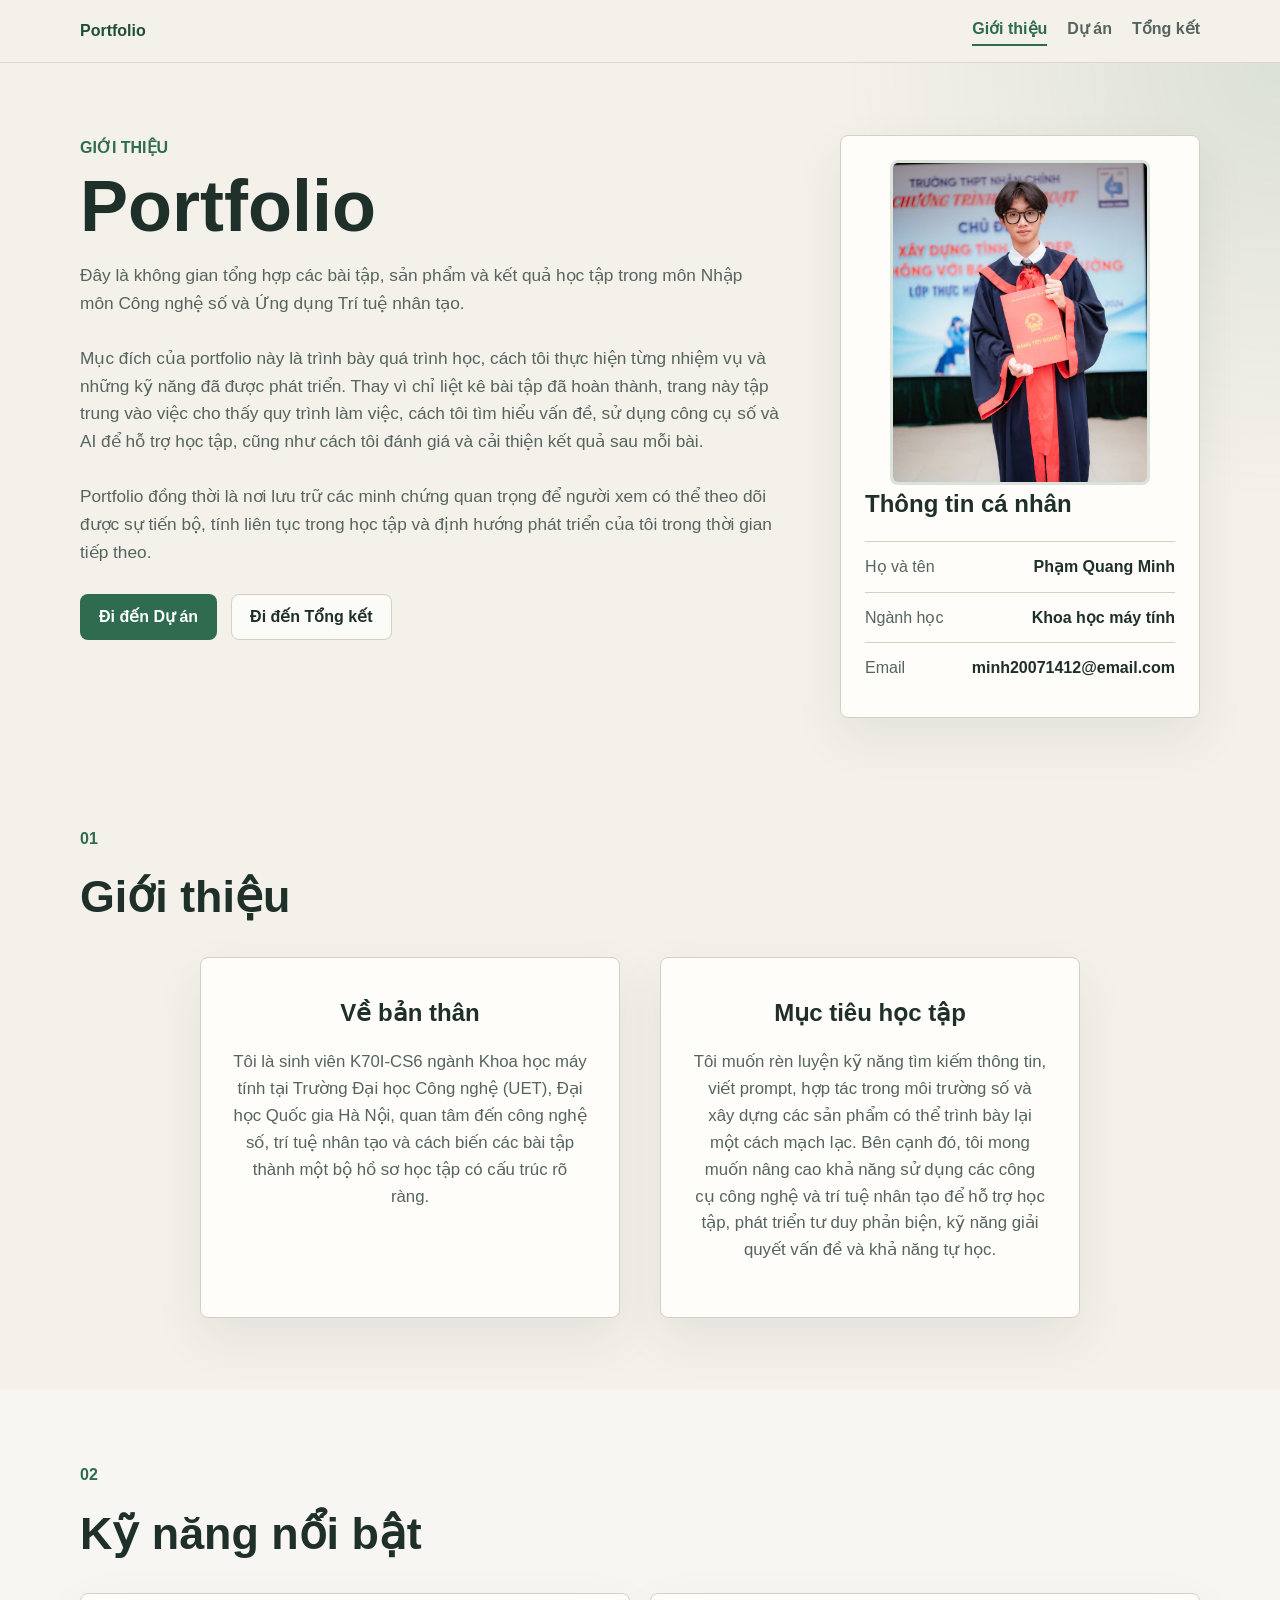
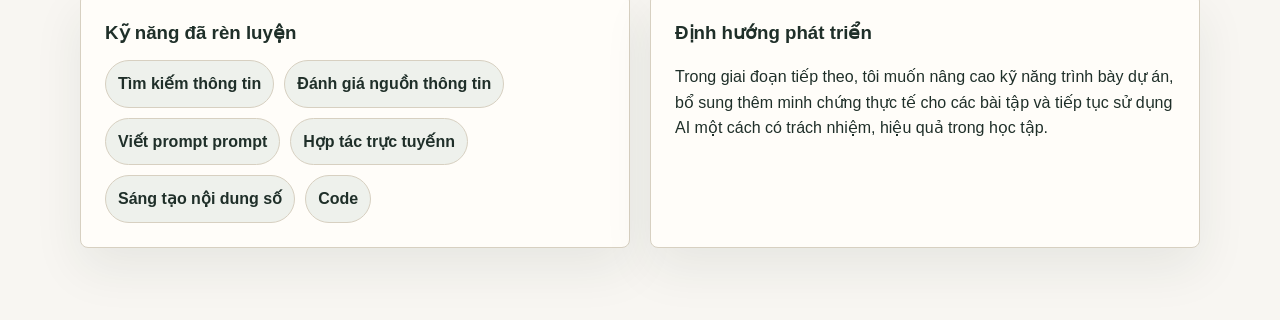
==== index.html @ 0ed084a5 "portfolio" ====
<!DOCTYPE html>
<html lang="vi">
<head>
  <meta charset="UTF-8">
  <meta name="viewport" content="width=device-width, initial-scale=1.0">
  <title>Main Scene | Portfolio Kỹ thuật </title>
  <link rel="stylesheet" href="styles.css">
</head>
<body>
  <nav class="site-nav">
    <div class="container nav-shell">
      <a class="brand" href="index.html">Portfolio</a>
      <div class="nav-links">
        <a class="active" href="index.html">Giới thiệu</a>
        <a href="projects.html">Dự án</a>
        <a href="conclusion.html">Tổng kết</a>
      </div>
    </div>
  </nav>

  <header class="hero">
    <div class="container hero-grid">
      <div class="hero-copy">
        <p class="eyebrow">Giới thiệu</p>
        <h1>Portfolio</h1>
        <p class="lead">
          Đây là không gian tổng hợp các bài tập, sản phẩm và kết quả học tập trong môn Nhập môn Công nghệ số và Ứng dụng Trí tuệ nhân tạo. <br><br>
          Mục đích của portfolio này là trình bày quá trình học, cách tôi thực hiện từng nhiệm vụ và những kỹ năng đã được phát triển. Thay vì chỉ liệt kê bài tập đã hoàn thành, trang này tập trung vào việc cho thấy quy trình làm việc, cách tôi tìm hiểu vấn đề, sử dụng công cụ số và AI để hỗ trợ học tập, cũng như cách tôi đánh giá và cải thiện kết quả sau mỗi bài. 
          <br><br>
          Portfolio đồng thời là nơi lưu trữ các minh chứng quan trọng để người xem có thể theo dõi được sự tiến bộ, tính liên tục trong học tập và định hướng phát triển của tôi trong thời gian tiếp theo.
        </p>
        <div class="hero-actions">
          <a class="button primary" href="projects.html">Đi đến Dự án</a>
          <a class="button secondary" href="conclusion.html">Đi đến Tổng kết</a>
        </div>
      </div>
      <aside class="profile-card">
        <div class="avatar avatar-link">
          <img src="profile.jpg" alt="Profile picture">
        </div>
        <div class="profile-meta">
          <h2>Thông tin cá nhân</h2>
          <ul>
            <li><span>Họ và tên</span><strong>Phạm Quang Minh</strong></li>
            <li><span>Ngành học</span><strong>Khoa học máy tính</strong></li>
            <li><span>Email</span><strong>minh20071412@email.com</strong></li>
          </ul>
        </div>
      </aside>
    </div>
  </header>

  <main>
    <section class="section">
      <div class="container">
        <div class="section-heading">
          <p class="section-kicker">01</p>
          <h2>Giới thiệu</h2>
        </div>
        <div class="intro-grid intro-grid-centered">
          <article class="panel">
            <h3>Về bản thân</h3>
            <p>
              Tôi là sinh viên K70I-CS6 ngành Khoa học máy tính tại Trường Đại học Công nghệ (UET), Đại học Quốc gia Hà Nội, quan tâm đến công nghệ số, trí tuệ nhân tạo và cách biến các bài tập thành một bộ hồ sơ học tập có cấu trúc rõ ràng.
            </p>
          </article>
          <article class="panel">
            <h3>Mục tiêu học tập</h3>
            <p>
              Tôi muốn rèn luyện kỹ năng tìm kiếm thông tin, viết prompt, hợp tác trong môi trường số và xây dựng các sản phẩm có thể trình bày lại một cách mạch lạc. Bên cạnh đó, tôi mong muốn nâng cao khả năng sử dụng các công cụ công nghệ và trí tuệ nhân tạo để hỗ trợ học tập, phát triển tư duy phản biện, kỹ năng giải quyết vấn đề và khả năng tự học. 
            </p>
          </article>
        </div>
      </div>
    </section>

    <section class="section section-alt">
      <div class="container">
        <div class="section-heading">
          <p class="section-kicker">02</p>
          <h2>Kỹ năng nổi bật</h2>
        </div>
        <div class="skills-layout two-column">
          <article class="panel">
            <h3>Kỹ năng đã rèn luyện</h3>
            <div class="tag-list">
              <span>Tìm kiếm thông tin</span>
              <span>Đánh giá nguồn thông tin</span>
              <span>Viết prompt prompt</span>
              <span>Hợp tác trực tuyếnn</span>
              <span>Sáng tạo nội dung số</span>
              <span>Code</span>
            </div>
          </article>
          <article class="panel">
            <h3>Định hướng phát triển</h3>
            <p>
              Trong giai đoạn tiếp theo, tôi muốn nâng cao kỹ năng trình bày dự án, bổ sung thêm minh chứng thực tế cho các bài tập và tiếp tục sử dụng AI một cách có trách nhiệm, hiệu quả trong học tập.
            </p>
          </article>
        </div>
      </div>
    </section>
  </main>
</body>
</html>
---- styles.css ----
:root {
  --bg: #f4f1ea;
  --surface: #fffdf9;
  --surface-alt: #ebe5d8;
  --text: #1f2f29;
  --muted: #55645e;
  --line: #d7d0c1;
  --accent: #2f6b4f;
  --accent-strong: #214f3a;
  --shadow: 0 20px 50px rgba(30, 45, 37, 0.08);
}

* {
  box-sizing: border-box;
}

html {
  scroll-behavior: smooth;
}

body {
  margin: 0;
  font-family: "Segoe UI", Arial, sans-serif;
  background: var(--bg);
  color: var(--text);
  line-height: 1.6;
}

a {
  color: inherit;
  text-decoration: none;
}

.container {
  width: min(1120px, calc(100% - 48px));
  margin: 0 auto;
}

.site-nav {
  position: sticky;
  top: 0;
  z-index: 10;
  backdrop-filter: blur(12px);
  background: rgba(244, 241, 234, 0.88);
  border-bottom: 1px solid rgba(215, 208, 193, 0.8);
}

.nav-shell {
  display: flex;
  justify-content: space-between;
  align-items: center;
  gap: 20px;
  padding: 16px 0;
}

.brand {
  font-weight: 800;
  color: var(--accent-strong);
}

.hero {
  padding: 72px 0 36px;
  background:
    radial-gradient(circle at top right, rgba(47, 107, 79, 0.12), transparent 30%),
    var(--bg);
}

.page-hero {
  padding: 56px 0 16px;
}

.hero-grid {
  display: grid;
  grid-template-columns: minmax(0, 1.4fr) minmax(280px, 360px);
  gap: 28px;
  align-items: start;
}

.eyebrow,
.section-kicker {
  margin: 0 0 10px;
  color: var(--accent);
  font-weight: 700;
  text-transform: uppercase;
  letter-spacing: 0;
}

.hero h1 {
  margin: 0;
  font-size: clamp(2.4rem, 6vw, 4.5rem);
  line-height: 1;
}

.lead {
  max-width: 700px;
  margin: 20px 0 0;
  font-size: 1.08rem;
  color: var(--muted);
}

.lead.narrow {
  max-width: 620px;
}

.hero-actions {
  display: flex;
  gap: 14px;
  flex-wrap: wrap;
  margin-top: 28px;
}

.button {
  display: inline-flex;
  align-items: center;
  justify-content: center;
  min-height: 46px;
  padding: 0 18px;
  border-radius: 8px;
  border: 1px solid transparent;
  font-weight: 600;
}

.button.primary {
  background: var(--accent);
  color: #fff;
}

.button.primary:hover {
  background: var(--accent-strong);
}

.button.secondary {
  border-color: var(--line);
  background: rgba(255, 255, 255, 0.7);
}

.profile-card,
.panel,
.project-card {
  border: 1px solid var(--line);
  border-radius: 8px;
  background: var(--surface);
  box-shadow: var(--shadow);
}

.profile-card {
  padding: 24px;
}

.avatar {
  display: block;
  width: 100%;
  max-width: 260px;
  aspect-ratio: 4 / 5;
  margin: 0 auto;
  overflow: hidden;
  border-radius: 8px;
  border: 3px solid rgba(47, 107, 79, 0.18);
}

.avatar img {
  display: block;
  width: 100%;
  height: 100%;
  object-fit: cover;
}

.avatar-link {
  transition: transform 0.2s ease, box-shadow 0.2s ease;
}

.avatar-link:hover {
  transform: translateY(-2px);
  box-shadow: 0 12px 28px rgba(30, 45, 37, 0.12);
}

.profile-meta h2,
.panel h3,
.project-card h3,
.footer h2 {
  margin: 0 0 12px;
}

.profile-meta ul {
  list-style: none;
  padding: 0;
  margin: 18px 0 0;
}

.profile-meta li {
  display: flex;
  justify-content: space-between;
  gap: 16px;
  padding: 12px 0;
  border-top: 1px solid var(--line);
}

.profile-meta span {
  color: var(--muted);
}

.nav-links {
  display: flex;
  gap: 20px;
  flex-wrap: wrap;
}

.nav-links a {
  color: var(--muted);
  font-weight: 600;
  padding-bottom: 2px;
}

.nav-links a.active,
.nav-links a:hover,
.text-link:hover {
  color: var(--accent);
}

.nav-links a.active {
  border-bottom: 2px solid var(--accent);
}

.section {
  padding: 72px 0;
}

.section-alt {
  background: rgba(255, 255, 255, 0.35);
}

.section-heading {
  margin-bottom: 24px;
}

.section-heading h2 {
  margin: 0;
  font-size: clamp(1.8rem, 4vw, 2.8rem);
}

.intro-grid,
.summary-grid,
.skills-layout {
  display: grid;
  gap: 20px;
}

.intro-grid {
  grid-template-columns: repeat(3, minmax(0, 1fr));
}

.intro-grid-centered {
  grid-template-columns: repeat(2, minmax(280px, 420px));
  justify-content: center;
  gap: 40px;
}

.skills-layout,
.summary-grid {
  grid-template-columns: repeat(3, minmax(0, 1fr));
}

.two-column {
  grid-template-columns: repeat(2, minmax(0, 1fr));
}

.panel {
  padding: 24px;
}

.intro-grid-centered .panel {
  padding: 36px 32px;
}

.intro-grid-centered .panel h3 {
  font-size: 1.5rem;
  margin-bottom: 16px;
  text-align: center;
}

.intro-grid-centered .panel p {
  font-size: 1.05rem;
  text-align: center;
  color: var(--muted);
}

.projects {
  display: grid;
  grid-template-columns: repeat(2, minmax(0, 1fr));
  gap: 20px;
}

.project-card {
  padding: 24px;
}

.project-number {
  display: inline-flex;
  min-width: 62px;
  padding: 6px 10px;
  border-radius: 999px;
  background: rgba(47, 107, 79, 0.12);
  color: var(--accent);
  font-weight: 700;
}

.project-points {
  padding-left: 18px;
  color: var(--muted);
}

.text-link {
  display: inline-block;
  margin-top: 6px;
  font-weight: 600;
  color: var(--accent-strong);
}

.tag-list {
  display: flex;
  flex-wrap: wrap;
  gap: 10px;
}

.tag-list span {
  padding: 10px 12px;
  border: 1px solid var(--line);
  border-radius: 999px;
  background: rgba(47, 107, 79, 0.08);
  font-weight: 600;
}

.footer {
  padding: 36px 0 60px;
}

.footer-grid {
  display: flex;
  justify-content: space-between;
  align-items: center;
  gap: 20px;
  padding: 24px;
  border: 1px solid var(--line);
  border-radius: 8px;
  background: #d9e7ff;
}

@media (max-width: 960px) {
  .nav-shell,
  .hero-grid,
  .intro-grid,
  .projects,
  .skills-layout,
  .summary-grid {
    grid-template-columns: 1fr;
  }

  .nav-shell {
    display: grid;
  }
}

@media (max-width: 640px) {
  .container {
    width: min(100% - 32px, 1120px);
  }

  .hero {
    padding-top: 52px;
  }

  .nav-links,
  .footer-grid,
  .hero-actions {
    flex-direction: column;
    align-items: stretch;
  }

  .profile-meta li {
    flex-direction: column;
    gap: 4px;
  }
}
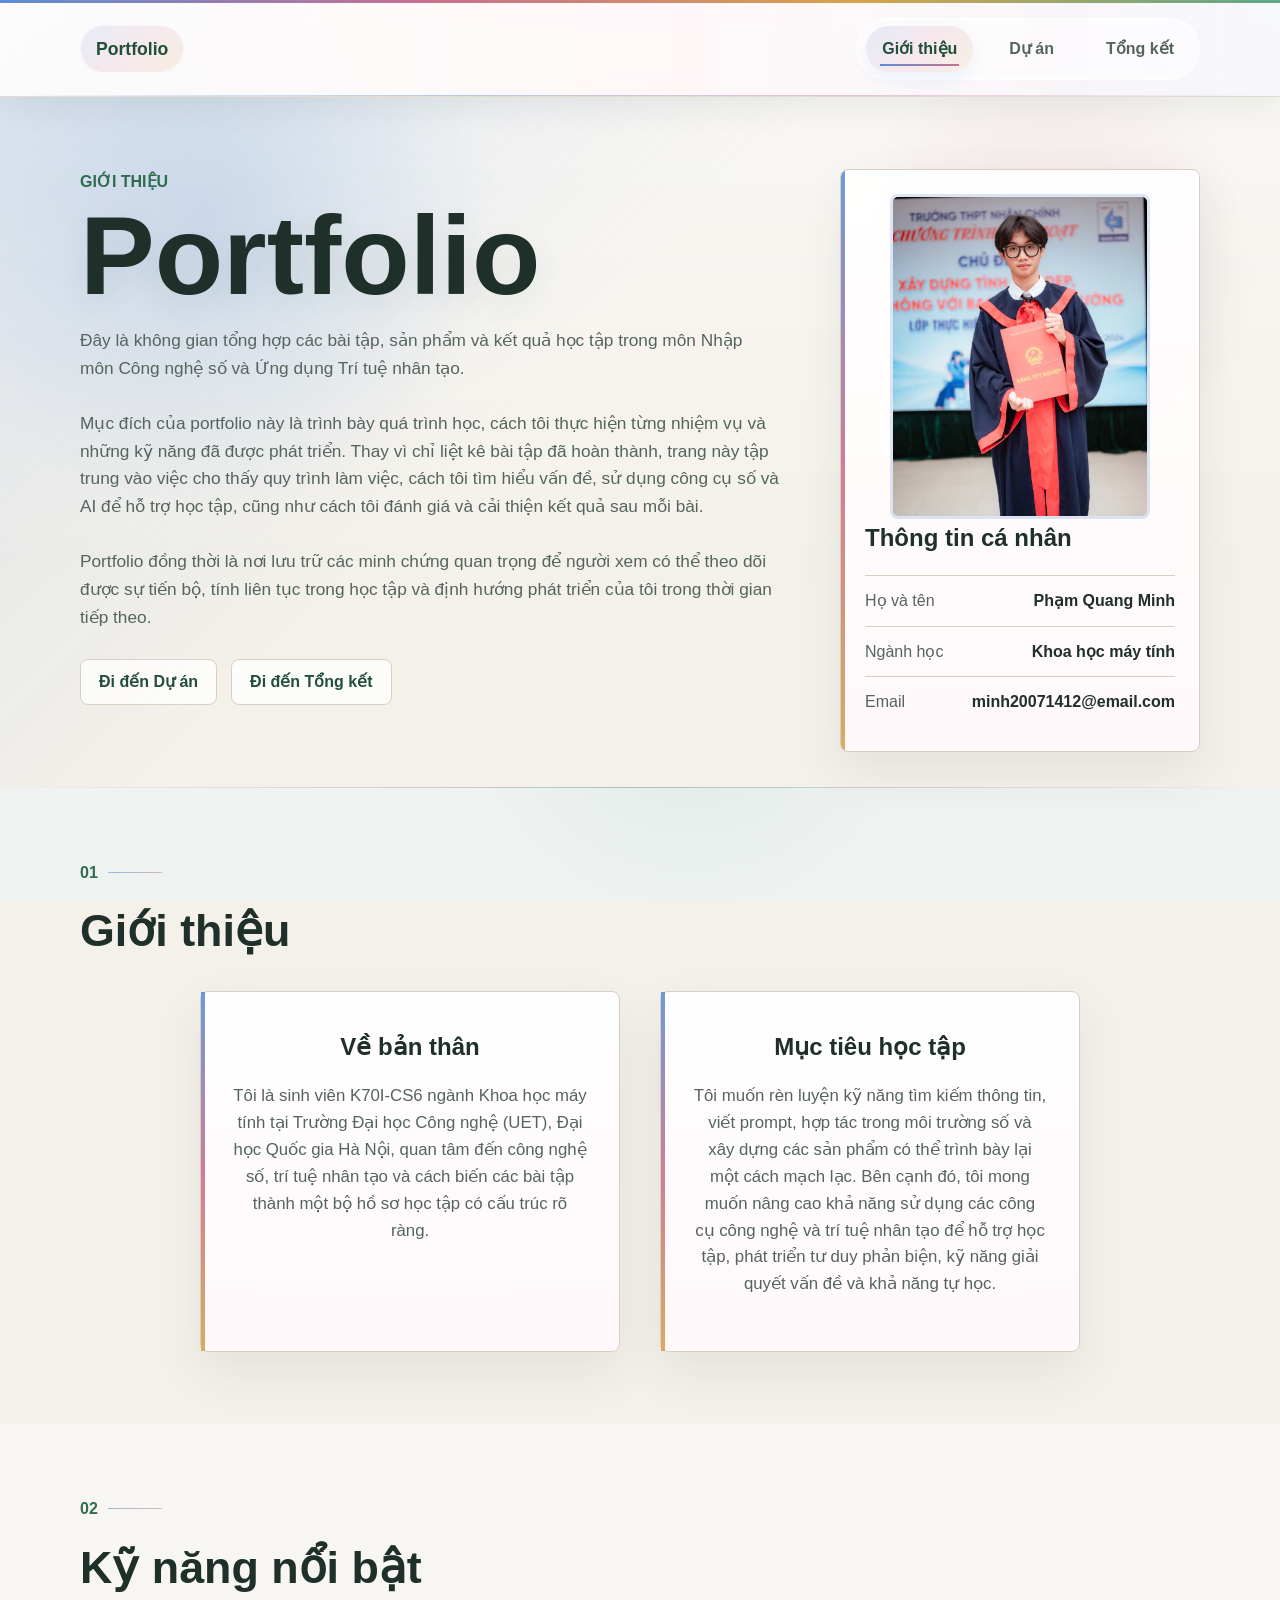
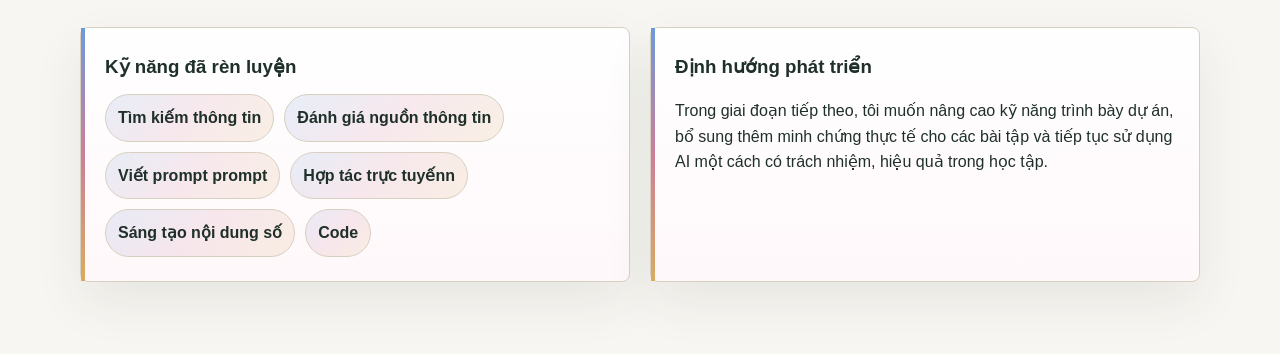
==== commit e29fe934: "make the pages colorful" ====
--- a/index.html
+++ b/index.html
@@ -6,7 +6,7 @@
   <title>Main Scene | Portfolio Kỹ thuật </title>
   <link rel="stylesheet" href="styles.css">
 </head>
-<body>
+<body class="page-main">
   <nav class="site-nav">
     <div class="container nav-shell">
       <a class="brand" href="index.html">Portfolio</a>
--- a/styles.css
+++ b/styles.css
@@ -7,7 +7,14 @@
   --line: #d7d0c1;
   --accent: #2f6b4f;
   --accent-strong: #214f3a;
+  --accent-soft: #dce9df;
+  --warm: #c58a3a;
+  --rose: #c96f8f;
+  --sky: #5c8fd6;
+  --gold: #d6a34d;
+  --mint: #5da88a;
   --shadow: 0 20px 50px rgba(30, 45, 37, 0.08);
+  --shadow-strong: 0 24px 60px rgba(30, 45, 37, 0.14);
 }
 
 * {
@@ -22,6 +29,12 @@
   margin: 0;
   font-family: "Segoe UI", Arial, sans-serif;
   background: var(--bg);
+  background-image:
+    radial-gradient(circle at 10% 16%, rgba(92, 143, 214, 0.16), transparent 22%),
+    radial-gradient(circle at 88% 14%, rgba(201, 111, 143, 0.16), transparent 20%),
+    radial-gradient(circle at 54% 76%, rgba(93, 168, 138, 0.12), transparent 24%),
+    linear-gradient(180deg, #fbf3ee 0%, #f6efe8 38%, #eef3f2 100%);
+  background-attachment: fixed;
   color: var(--text);
   line-height: 1.6;
 }
@@ -41,8 +54,28 @@
   top: 0;
   z-index: 10;
   backdrop-filter: blur(12px);
-  background: rgba(244, 241, 234, 0.88);
-  border-bottom: 1px solid rgba(215, 208, 193, 0.8);
+  background:
+    linear-gradient(90deg, rgba(255, 255, 255, 0.82), rgba(255, 248, 250, 0.84), rgba(246, 250, 255, 0.82));
+  border-bottom: 1px solid rgba(215, 208, 193, 0.7);
+  box-shadow: 0 10px 30px rgba(31, 47, 41, 0.08);
+}
+
+.site-nav::before {
+  content: "";
+  position: absolute;
+  inset: 0 0 auto 0;
+  height: 3px;
+  background: linear-gradient(90deg, var(--sky), var(--rose), var(--gold), var(--mint));
+}
+
+.site-nav::after {
+  content: "";
+  position: absolute;
+  left: 0;
+  right: 0;
+  bottom: 0;
+  height: 1px;
+  background: linear-gradient(90deg, transparent, rgba(92, 143, 214, 0.45), rgba(201, 111, 143, 0.4), transparent);
 }
 
 .nav-shell {
@@ -50,23 +83,71 @@
   justify-content: space-between;
   align-items: center;
   gap: 20px;
-  padding: 16px 0;
+  padding: 18px 0 16px;
 }
 
 .brand {
+  position: relative;
   font-weight: 800;
   color: var(--accent-strong);
+  font-size: 1.1rem;
+  letter-spacing: 0;
+  padding: 10px 16px;
+  border-radius: 999px;
+  background: linear-gradient(135deg, rgba(92, 143, 214, 0.14), rgba(201, 111, 143, 0.12), rgba(214, 163, 77, 0.14));
+  box-shadow: inset 0 0 0 1px rgba(255, 255, 255, 0.55);
 }
 
 .hero {
+  position: relative;
   padding: 72px 0 36px;
   background:
-    radial-gradient(circle at top right, rgba(47, 107, 79, 0.12), transparent 30%),
+    linear-gradient(135deg, rgba(92, 143, 214, 0.16), transparent 30%),
+    linear-gradient(45deg, rgba(201, 111, 143, 0.14), transparent 46%),
+    linear-gradient(180deg, rgba(255, 255, 255, 0.5), transparent 72%),
     var(--bg);
 }
 
 .page-hero {
+  position: relative;
   padding: 56px 0 16px;
+  background:
+    linear-gradient(135deg, rgba(92, 143, 214, 0.14), transparent 38%),
+    linear-gradient(45deg, rgba(201, 111, 143, 0.12), transparent 44%),
+    linear-gradient(180deg, rgba(255, 255, 255, 0.42), transparent 72%);
+}
+
+.page-main .hero {
+  background:
+    radial-gradient(circle at 16% 18%, rgba(92, 143, 214, 0.22), transparent 24%),
+    radial-gradient(circle at 82% 24%, rgba(201, 111, 143, 0.16), transparent 18%),
+    linear-gradient(135deg, rgba(92, 143, 214, 0.16), transparent 42%),
+    linear-gradient(180deg, rgba(255, 255, 255, 0.48), transparent 70%),
+    var(--bg);
+}
+
+.page-projects .page-hero {
+  background:
+    radial-gradient(circle at 85% 18%, rgba(214, 163, 77, 0.22), transparent 22%),
+    radial-gradient(circle at 16% 28%, rgba(93, 168, 138, 0.16), transparent 20%),
+    linear-gradient(135deg, rgba(214, 163, 77, 0.12), transparent 45%),
+    linear-gradient(180deg, rgba(255, 255, 255, 0.42), transparent 70%);
+}
+
+.page-conclusion .page-hero {
+  background:
+    radial-gradient(circle at 18% 22%, rgba(201, 111, 143, 0.16), transparent 22%),
+    radial-gradient(circle at 82% 26%, rgba(92, 143, 214, 0.16), transparent 18%),
+    linear-gradient(180deg, rgba(255, 255, 255, 0.44), transparent 72%);
+}
+
+.hero::after,
+.page-hero::after {
+  content: "";
+  position: absolute;
+  inset: auto 0 0 0;
+  height: 1px;
+  background: linear-gradient(90deg, transparent, rgba(47, 107, 79, 0.35), transparent);
 }
 
 .hero-grid {
@@ -87,8 +168,10 @@
 
 .hero h1 {
   margin: 0;
-  font-size: clamp(2.4rem, 6vw, 4.5rem);
-  line-height: 1;
+  font-size: clamp(3.6rem, 11vw, 7rem);
+  line-height: 0.92;
+  letter-spacing: 0;
+  text-shadow: 0 10px 30px rgba(33, 79, 58, 0.08);
 }
 
 .lead {
@@ -118,20 +201,34 @@
   border-radius: 8px;
   border: 1px solid transparent;
   font-weight: 600;
+  transition: transform 0.2s ease, box-shadow 0.2s ease, background-color 0.2s ease, border-color 0.2s ease;
 }
 
 .button.primary {
-  background: var(--accent);
+  background: rgba(255, 255, 255, 0.78);
+  color: var(--accent-strong);
+  border-color: var(--line);
+}
+
+.button.primary:hover {
+  background: linear-gradient(135deg, var(--accent-strong), var(--sky));
   color: #fff;
-}
-
-.button.primary:hover {
-  background: var(--accent-strong);
+  transform: translateY(-2px);
+  box-shadow: 0 18px 34px rgba(92, 143, 214, 0.28);
 }
 
 .button.secondary {
   border-color: var(--line);
-  background: rgba(255, 255, 255, 0.7);
+  background: rgba(255, 255, 255, 0.78);
+  color: var(--accent-strong);
+}
+
+.button.secondary:hover {
+  background: linear-gradient(135deg, var(--rose), var(--gold));
+  color: #fff;
+  transform: translateY(-2px);
+  border-color: transparent;
+  box-shadow: 0 18px 34px rgba(201, 111, 143, 0.24);
 }
 
 .profile-card,
@@ -139,12 +236,25 @@
 .project-card {
   border: 1px solid var(--line);
   border-radius: 8px;
-  background: var(--surface);
+  background: linear-gradient(180deg, rgba(255, 255, 255, 0.96), rgba(255, 248, 250, 0.98));
   box-shadow: var(--shadow);
 }
 
 .profile-card {
+  position: relative;
   padding: 24px;
+  overflow: hidden;
+}
+
+.profile-card::before,
+.panel::before,
+.project-card::before {
+  content: "";
+  position: absolute;
+  inset: 0 auto 0 0;
+  width: 4px;
+  background: linear-gradient(180deg, var(--sky), var(--rose), var(--gold));
+  opacity: 0.9;
 }
 
 .avatar {
@@ -155,7 +265,7 @@
   margin: 0 auto;
   overflow: hidden;
   border-radius: 8px;
-  border: 3px solid rgba(47, 107, 79, 0.18);
+  border: 3px solid rgba(92, 143, 214, 0.22);
 }
 
 .avatar img {
@@ -166,12 +276,12 @@
 }
 
 .avatar-link {
-  transition: transform 0.2s ease, box-shadow 0.2s ease;
+  transition: transform 0.25s ease, box-shadow 0.25s ease;
 }
 
 .avatar-link:hover {
-  transform: translateY(-2px);
-  box-shadow: 0 12px 28px rgba(30, 45, 37, 0.12);
+  transform: translateY(-4px) scale(1.01);
+  box-shadow: 0 18px 36px rgba(30, 45, 37, 0.16);
 }
 
 .profile-meta h2,
@@ -203,22 +313,55 @@
   display: flex;
   gap: 20px;
   flex-wrap: wrap;
+  align-items: center;
+  padding: 8px 10px;
+  border-radius: 999px;
+  background: rgba(255, 255, 255, 0.52);
+  box-shadow: inset 0 0 0 1px rgba(255, 255, 255, 0.7);
 }
 
 .nav-links a {
+  position: relative;
   color: var(--muted);
   font-weight: 600;
-  padding-bottom: 2px;
+  padding: 10px 16px;
+  border-radius: 999px;
+  transition: color 0.2s ease, background-color 0.2s ease, transform 0.2s ease;
 }
 
 .nav-links a.active,
 .nav-links a:hover,
 .text-link:hover {
-  color: var(--accent);
+  color: var(--sky);
+}
+
+.nav-links a:hover {
+  background: rgba(255, 255, 255, 0.72);
+  transform: translateY(-1px);
 }
 
 .nav-links a.active {
-  border-bottom: 2px solid var(--accent);
+  background: linear-gradient(135deg, rgba(92, 143, 214, 0.16), rgba(201, 111, 143, 0.14), rgba(214, 163, 77, 0.14));
+  color: var(--accent-strong);
+  box-shadow: 0 8px 18px rgba(92, 143, 214, 0.1);
+}
+
+.nav-links a::after {
+  content: "";
+  position: absolute;
+  left: 14px;
+  right: 14px;
+  bottom: 6px;
+  height: 2px;
+  background: linear-gradient(90deg, var(--sky), var(--rose));
+  transform: scaleX(0);
+  transform-origin: center;
+  transition: transform 0.22s ease;
+}
+
+.nav-links a.active::after,
+.nav-links a:hover::after {
+  transform: scaleX(1);
 }
 
 .section {
@@ -236,6 +379,19 @@
 .section-heading h2 {
   margin: 0;
   font-size: clamp(1.8rem, 4vw, 2.8rem);
+}
+
+.section-kicker {
+  display: inline-flex;
+  align-items: center;
+  gap: 10px;
+}
+
+.section-kicker::after {
+  content: "";
+  width: 54px;
+  height: 1px;
+  background: linear-gradient(90deg, rgba(92, 143, 214, 0.6), rgba(201, 111, 143, 0.5));
 }
 
 .intro-grid,
@@ -265,7 +421,9 @@
 }
 
 .panel {
+  position: relative;
   padding: 24px;
+  transition: transform 0.22s ease, box-shadow 0.22s ease, border-color 0.22s ease;
 }
 
 .intro-grid-centered .panel {
@@ -284,6 +442,12 @@
   color: var(--muted);
 }
 
+.panel:hover {
+  transform: translateY(-6px);
+  box-shadow: var(--shadow-strong);
+  border-color: rgba(92, 143, 214, 0.22);
+}
+
 .projects {
   display: grid;
   grid-template-columns: repeat(2, minmax(0, 1fr));
@@ -291,7 +455,15 @@
 }
 
 .project-card {
+  position: relative;
   padding: 24px;
+  transition: transform 0.24s ease, box-shadow 0.24s ease, border-color 0.24s ease;
+}
+
+.project-card:hover {
+  transform: translateY(-8px);
+  box-shadow: var(--shadow-strong);
+  border-color: rgba(201, 111, 143, 0.24);
 }
 
 .project-number {
@@ -299,8 +471,8 @@
   min-width: 62px;
   padding: 6px 10px;
   border-radius: 999px;
-  background: rgba(47, 107, 79, 0.12);
-  color: var(--accent);
+  background: linear-gradient(135deg, rgba(92, 143, 214, 0.2), rgba(201, 111, 143, 0.2), rgba(214, 163, 77, 0.2));
+  color: var(--accent-strong);
   font-weight: 700;
 }
 
@@ -313,7 +485,12 @@
   display: inline-block;
   margin-top: 6px;
   font-weight: 600;
-  color: var(--accent-strong);
+  color: var(--sky);
+  transition: transform 0.2s ease, color 0.2s ease;
+}
+
+.text-link:hover {
+  transform: translateX(4px);
 }
 
 .tag-list {
@@ -326,7 +503,7 @@
   padding: 10px 12px;
   border: 1px solid var(--line);
   border-radius: 999px;
-  background: rgba(47, 107, 79, 0.08);
+  background: linear-gradient(135deg, rgba(92, 143, 214, 0.14), rgba(201, 111, 143, 0.14), rgba(214, 163, 77, 0.14));
   font-weight: 600;
 }
 
@@ -342,7 +519,8 @@
   padding: 24px;
   border: 1px solid var(--line);
   border-radius: 8px;
-  background: #d9e7ff;
+  background: linear-gradient(135deg, #dff0fb, #f7dfe7, #f7ebcf);
+  box-shadow: var(--shadow);
 }
 
 @media (max-width: 960px) {
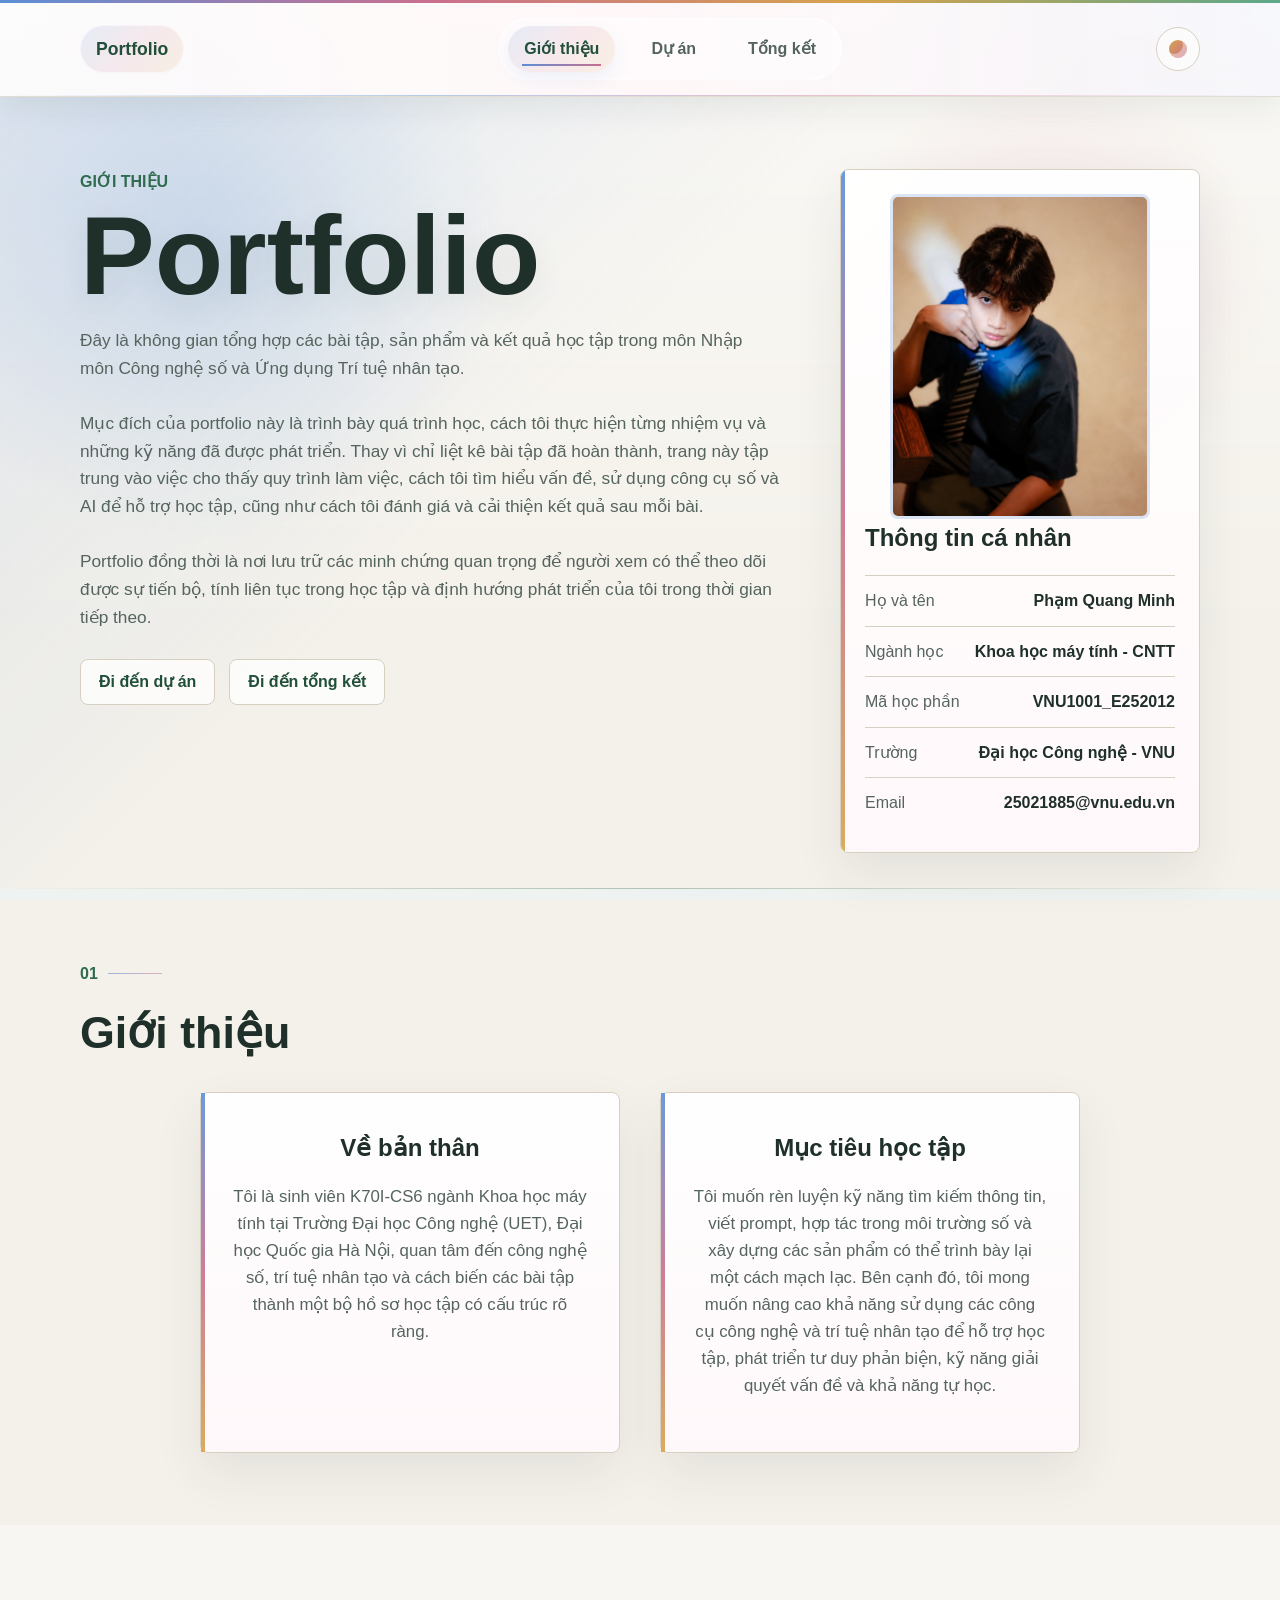
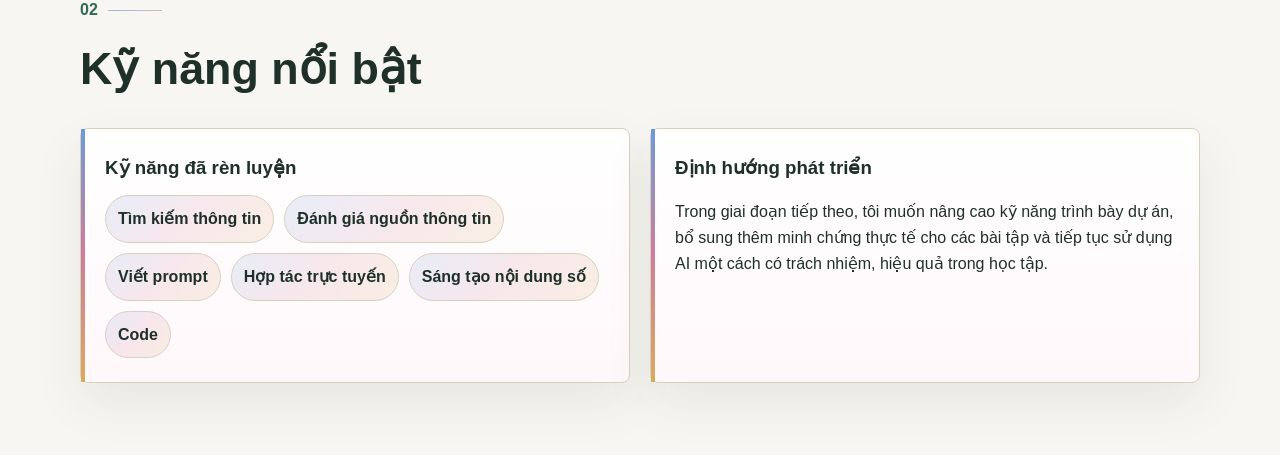
==== commit 05222983: "add features and change profile" ====
--- a/index.html
+++ b/index.html
@@ -3,7 +3,16 @@
 <head>
   <meta charset="UTF-8">
   <meta name="viewport" content="width=device-width, initial-scale=1.0">
-  <title>Main Scene | Portfolio Kỹ thuật </title>
+  <title>Main Scene | Portfolio Kỹ thuật số</title>
+  <script>
+    (function () {
+      try {
+        if (localStorage.getItem("portfolio-theme") === "dark") {
+          document.documentElement.classList.add("theme-dark");
+        }
+      } catch (error) {}
+    })();
+  </script>
   <link rel="stylesheet" href="styles.css">
 </head>
 <body class="page-main">
@@ -15,6 +24,9 @@
         <a href="projects.html">Dự án</a>
         <a href="conclusion.html">Tổng kết</a>
       </div>
+      <button class="theme-toggle" type="button" aria-label="Chuyển giao diện" title="Chuyển giao diện">
+        <span class="theme-toggle-icon" aria-hidden="true"></span>
+      </button>
     </div>
   </nav>
 
@@ -24,26 +36,35 @@
         <p class="eyebrow">Giới thiệu</p>
         <h1>Portfolio</h1>
         <p class="lead">
-          Đây là không gian tổng hợp các bài tập, sản phẩm và kết quả học tập trong môn Nhập môn Công nghệ số và Ứng dụng Trí tuệ nhân tạo. <br><br>
-          Mục đích của portfolio này là trình bày quá trình học, cách tôi thực hiện từng nhiệm vụ và những kỹ năng đã được phát triển. Thay vì chỉ liệt kê bài tập đã hoàn thành, trang này tập trung vào việc cho thấy quy trình làm việc, cách tôi tìm hiểu vấn đề, sử dụng công cụ số và AI để hỗ trợ học tập, cũng như cách tôi đánh giá và cải thiện kết quả sau mỗi bài. 
+          Đây là không gian tổng hợp các bài tập, sản phẩm và kết quả học tập trong môn Nhập môn
+          Công nghệ số và Ứng dụng Trí tuệ nhân tạo.
           <br><br>
-          Portfolio đồng thời là nơi lưu trữ các minh chứng quan trọng để người xem có thể theo dõi được sự tiến bộ, tính liên tục trong học tập và định hướng phát triển của tôi trong thời gian tiếp theo.
+          Mục đích của portfolio này là trình bày quá trình học, cách tôi thực hiện từng nhiệm vụ
+          và những kỹ năng đã được phát triển. Thay vì chỉ liệt kê bài tập đã hoàn thành, trang này
+          tập trung vào việc cho thấy quy trình làm việc, cách tôi tìm hiểu vấn đề, sử dụng công cụ
+          số và AI để hỗ trợ học tập, cũng như cách tôi đánh giá và cải thiện kết quả sau mỗi bài.
+          <br><br>
+          Portfolio đồng thời là nơi lưu trữ các minh chứng quan trọng để người xem có thể theo dõi
+          được sự tiến bộ, tính liên tục trong học tập và định hướng phát triển của tôi trong thời gian tiếp theo.
         </p>
         <div class="hero-actions">
-          <a class="button primary" href="projects.html">Đi đến Dự án</a>
-          <a class="button secondary" href="conclusion.html">Đi đến Tổng kết</a>
+          <a class="button primary" href="projects.html">Đi đến dự án</a>
+          <a class="button secondary" href="conclusion.html">Đi đến tổng kết</a>
         </div>
       </div>
+
       <aside class="profile-card">
         <div class="avatar avatar-link">
-          <img src="profile.jpg" alt="Profile picture">
+          <img src="profile.png" alt="Profile picture">
         </div>
         <div class="profile-meta">
           <h2>Thông tin cá nhân</h2>
           <ul>
             <li><span>Họ và tên</span><strong>Phạm Quang Minh</strong></li>
-            <li><span>Ngành học</span><strong>Khoa học máy tính</strong></li>
-            <li><span>Email</span><strong>minh20071412@email.com</strong></li>
+            <li><span>Ngành học</span><strong>Khoa học máy tính - CNTT</strong></li>
+            <li><span>Mã học phần</span><strong>VNU1001_E252012</strong></li>
+            <li><span>Trường</span><strong>Đại học Công nghệ - VNU</strong></li>
+            <li><span>Email</span><strong>25021885@vnu.edu.vn</strong></li>
           </ul>
         </div>
       </aside>
@@ -61,13 +82,18 @@
           <article class="panel">
             <h3>Về bản thân</h3>
             <p>
-              Tôi là sinh viên K70I-CS6 ngành Khoa học máy tính tại Trường Đại học Công nghệ (UET), Đại học Quốc gia Hà Nội, quan tâm đến công nghệ số, trí tuệ nhân tạo và cách biến các bài tập thành một bộ hồ sơ học tập có cấu trúc rõ ràng.
+              Tôi là sinh viên K70I-CS6 ngành Khoa học máy tính tại Trường Đại học Công nghệ (UET),
+              Đại học Quốc gia Hà Nội, quan tâm đến công nghệ số, trí tuệ nhân tạo và cách biến các
+              bài tập thành một bộ hồ sơ học tập có cấu trúc rõ ràng.
             </p>
           </article>
           <article class="panel">
             <h3>Mục tiêu học tập</h3>
             <p>
-              Tôi muốn rèn luyện kỹ năng tìm kiếm thông tin, viết prompt, hợp tác trong môi trường số và xây dựng các sản phẩm có thể trình bày lại một cách mạch lạc. Bên cạnh đó, tôi mong muốn nâng cao khả năng sử dụng các công cụ công nghệ và trí tuệ nhân tạo để hỗ trợ học tập, phát triển tư duy phản biện, kỹ năng giải quyết vấn đề và khả năng tự học. 
+              Tôi muốn rèn luyện kỹ năng tìm kiếm thông tin, viết prompt, hợp tác trong môi trường số
+              và xây dựng các sản phẩm có thể trình bày lại một cách mạch lạc. Bên cạnh đó, tôi mong
+              muốn nâng cao khả năng sử dụng các công cụ công nghệ và trí tuệ nhân tạo để hỗ trợ học tập,
+              phát triển tư duy phản biện, kỹ năng giải quyết vấn đề và khả năng tự học.
             </p>
           </article>
         </div>
@@ -86,8 +112,8 @@
             <div class="tag-list">
               <span>Tìm kiếm thông tin</span>
               <span>Đánh giá nguồn thông tin</span>
-              <span>Viết prompt prompt</span>
-              <span>Hợp tác trực tuyếnn</span>
+              <span>Viết prompt</span>
+              <span>Hợp tác trực tuyến</span>
               <span>Sáng tạo nội dung số</span>
               <span>Code</span>
             </div>
@@ -95,12 +121,15 @@
           <article class="panel">
             <h3>Định hướng phát triển</h3>
             <p>
-              Trong giai đoạn tiếp theo, tôi muốn nâng cao kỹ năng trình bày dự án, bổ sung thêm minh chứng thực tế cho các bài tập và tiếp tục sử dụng AI một cách có trách nhiệm, hiệu quả trong học tập.
+              Trong giai đoạn tiếp theo, tôi muốn nâng cao kỹ năng trình bày dự án, bổ sung thêm minh chứng
+              thực tế cho các bài tập và tiếp tục sử dụng AI một cách có trách nhiệm, hiệu quả trong học tập.
             </p>
           </article>
         </div>
       </div>
     </section>
   </main>
+
+  <script src="script.js"></script>
 </body>
 </html>
--- a/styles.css
+++ b/styles.css
@@ -58,6 +58,7 @@
     linear-gradient(90deg, rgba(255, 255, 255, 0.82), rgba(255, 248, 250, 0.84), rgba(246, 250, 255, 0.82));
   border-bottom: 1px solid rgba(215, 208, 193, 0.7);
   box-shadow: 0 10px 30px rgba(31, 47, 41, 0.08);
+  transition: transform 0.34s ease, opacity 0.34s ease;
 }
 
 .site-nav::before {
@@ -106,6 +107,7 @@
     linear-gradient(45deg, rgba(201, 111, 143, 0.14), transparent 46%),
     linear-gradient(180deg, rgba(255, 255, 255, 0.5), transparent 72%),
     var(--bg);
+  transition: transform 0.34s ease, opacity 0.34s ease;
 }
 
 .page-hero {
@@ -115,6 +117,7 @@
     linear-gradient(135deg, rgba(92, 143, 214, 0.14), transparent 38%),
     linear-gradient(45deg, rgba(201, 111, 143, 0.12), transparent 44%),
     linear-gradient(180deg, rgba(255, 255, 255, 0.42), transparent 72%);
+  transition: transform 0.34s ease, opacity 0.34s ease;
 }
 
 .page-main .hero {
@@ -366,6 +369,7 @@
 
 .section {
   padding: 72px 0;
+  transition: transform 0.34s ease, opacity 0.34s ease;
 }
 
 .section-alt {
@@ -559,3 +563,182 @@
     gap: 4px;
   }
 }
+
+.theme-toggle {
+  display: inline-flex;
+  align-items: center;
+  justify-content: center;
+  width: 44px;
+  height: 44px;
+  border: 1px solid var(--line);
+  border-radius: 999px;
+  background: rgba(255, 255, 255, 0.6);
+  cursor: pointer;
+  transition: transform 0.2s ease, box-shadow 0.2s ease, background-color 0.2s ease, border-color 0.2s ease;
+}
+
+.theme-toggle:hover {
+  transform: translateY(-1px);
+  box-shadow: 0 10px 20px rgba(31, 47, 41, 0.1);
+}
+
+.theme-toggle-icon {
+  position: relative;
+  width: 18px;
+  height: 18px;
+  border-radius: 50%;
+  background: linear-gradient(135deg, var(--gold), var(--rose));
+  box-shadow: inset -4px -4px 0 0 rgba(255, 255, 255, 0.4);
+}
+
+:root.theme-dark {
+  --bg: #15181d;
+  --surface: #1b2129;
+  --surface-alt: #202832;
+  --text: #edf1f7;
+  --muted: #b0bccb;
+  --line: #32404f;
+  --accent: #7bb0ff;
+  --accent-strong: #dfeaff;
+  --accent-soft: #243447;
+  --shadow: 0 20px 50px rgba(0, 0, 0, 0.28);
+  --shadow-strong: 0 24px 60px rgba(0, 0, 0, 0.38);
+  color-scheme: dark;
+}
+
+html.theme-dark body {
+  background-image:
+    radial-gradient(circle at 10% 14%, rgba(92, 143, 214, 0.24), transparent 16%),
+    radial-gradient(circle at 18% 72%, rgba(201, 111, 143, 0.2), transparent 18%),
+    radial-gradient(circle at 82% 18%, rgba(214, 163, 77, 0.18), transparent 16%),
+    radial-gradient(circle at 72% 68%, rgba(93, 168, 138, 0.18), transparent 18%),
+    radial-gradient(circle at 52% 28%, rgba(142, 127, 216, 0.16), transparent 14%),
+    radial-gradient(circle at 40% 86%, rgba(255, 116, 162, 0.12), transparent 16%),
+    linear-gradient(180deg, #0f1318 0%, #141922 46%, #171c25 100%);
+}
+
+html.theme-dark .site-nav {
+  background: linear-gradient(90deg, rgba(21, 24, 29, 0.9), rgba(27, 33, 41, 0.92), rgba(23, 29, 36, 0.9));
+  border-bottom-color: rgba(80, 101, 122, 0.4);
+}
+
+html.theme-dark .hero {
+  background:
+    radial-gradient(circle at 16% 18%, rgba(92, 143, 214, 0.16), transparent 22%),
+    radial-gradient(circle at 82% 24%, rgba(201, 111, 143, 0.1), transparent 16%),
+    linear-gradient(118deg, rgba(92, 143, 214, 0.22) 0%, rgba(92, 143, 214, 0.04) 24%, transparent 25%),
+    linear-gradient(32deg, transparent 30%, rgba(214, 163, 77, 0.14) 42%, rgba(214, 163, 77, 0.03) 56%, transparent 58%),
+    linear-gradient(152deg, transparent 52%, rgba(201, 111, 143, 0.14) 64%, rgba(201, 111, 143, 0.02) 76%, transparent 78%),
+    linear-gradient(180deg, rgba(255, 255, 255, 0.02), transparent 68%),
+    var(--bg);
+}
+
+html.theme-dark .page-hero {
+  background:
+    radial-gradient(circle at 18% 24%, rgba(92, 143, 214, 0.12), transparent 18%),
+    radial-gradient(circle at 82% 24%, rgba(201, 111, 143, 0.08), transparent 16%),
+    linear-gradient(124deg, rgba(92, 143, 214, 0.18) 0%, rgba(92, 143, 214, 0.03) 22%, transparent 23%),
+    linear-gradient(28deg, transparent 42%, rgba(93, 168, 138, 0.12) 54%, rgba(93, 168, 138, 0.02) 66%, transparent 68%),
+    linear-gradient(148deg, transparent 58%, rgba(214, 163, 77, 0.12) 68%, rgba(214, 163, 77, 0.02) 80%, transparent 82%),
+    linear-gradient(180deg, rgba(255, 255, 255, 0.02), transparent 70%);
+}
+
+html.theme-dark .nav-links {
+  background: rgba(255, 255, 255, 0.04);
+  box-shadow: inset 0 0 0 1px rgba(255, 255, 255, 0.05);
+}
+
+html.theme-dark .nav-links a:hover {
+  background: rgba(255, 255, 255, 0.06);
+}
+
+html.theme-dark .theme-toggle {
+  background: rgba(27, 33, 41, 0.92);
+}
+
+html.theme-dark .theme-toggle-icon {
+  background: linear-gradient(135deg, #dfeaff, #7bb0ff);
+  box-shadow: inset 6px 0 0 0 rgba(27, 33, 41, 0.92);
+}
+
+html.theme-dark .profile-card,
+html.theme-dark .panel,
+html.theme-dark .project-card {
+  background: linear-gradient(180deg, rgba(30, 37, 46, 0.96), rgba(24, 30, 37, 0.98));
+}
+
+html.theme-dark .lead,
+html.theme-dark .intro-grid-centered .panel p,
+html.theme-dark .project-points,
+html.theme-dark .profile-meta span {
+  color: #c5d0dd;
+}
+
+html.theme-dark .hero h1,
+html.theme-dark .section-heading h2,
+html.theme-dark .panel h3,
+html.theme-dark .project-card h3,
+html.theme-dark .profile-meta h2,
+html.theme-dark .brand {
+  color: #f5f8fc;
+}
+
+html.theme-dark .section-alt {
+  background: rgba(255, 255, 255, 0.02);
+}
+
+html.theme-dark .tag-list span {
+  border-color: rgba(123, 176, 255, 0.18);
+  background: linear-gradient(135deg, rgba(92, 143, 214, 0.18), rgba(201, 111, 143, 0.14), rgba(214, 163, 77, 0.14));
+}
+
+html.theme-dark .button.primary,
+html.theme-dark .button.secondary {
+  background: rgba(255, 255, 255, 0.06);
+  border-color: var(--line);
+  color: var(--text);
+}
+
+html.theme-dark .button.primary:hover {
+  background: linear-gradient(135deg, #3f6fb4, #6f9ee8);
+  color: #fff;
+}
+
+html.theme-dark .button.secondary:hover {
+  background: linear-gradient(135deg, #9a5970, #b98a3a);
+  color: #fff;
+}
+
+html.theme-dark .footer-grid {
+  background: linear-gradient(135deg, rgba(46, 66, 90, 0.9), rgba(77, 45, 61, 0.9), rgba(88, 70, 35, 0.9));
+}
+
+.reveal {
+  opacity: 0;
+  transform: translateY(22px);
+  transition: opacity 0.55s ease, transform 0.55s ease;
+}
+
+.reveal.is-visible {
+  opacity: 1;
+  transform: translateY(0);
+}
+
+.reveal-delay-1 {
+  transition-delay: 0.06s;
+}
+
+.reveal-delay-2 {
+  transition-delay: 0.12s;
+}
+
+.reveal-delay-3 {
+  transition-delay: 0.18s;
+}
+
+@media (max-width: 640px) {
+  .theme-toggle {
+    width: 100%;
+    border-radius: 12px;
+  }
+}
